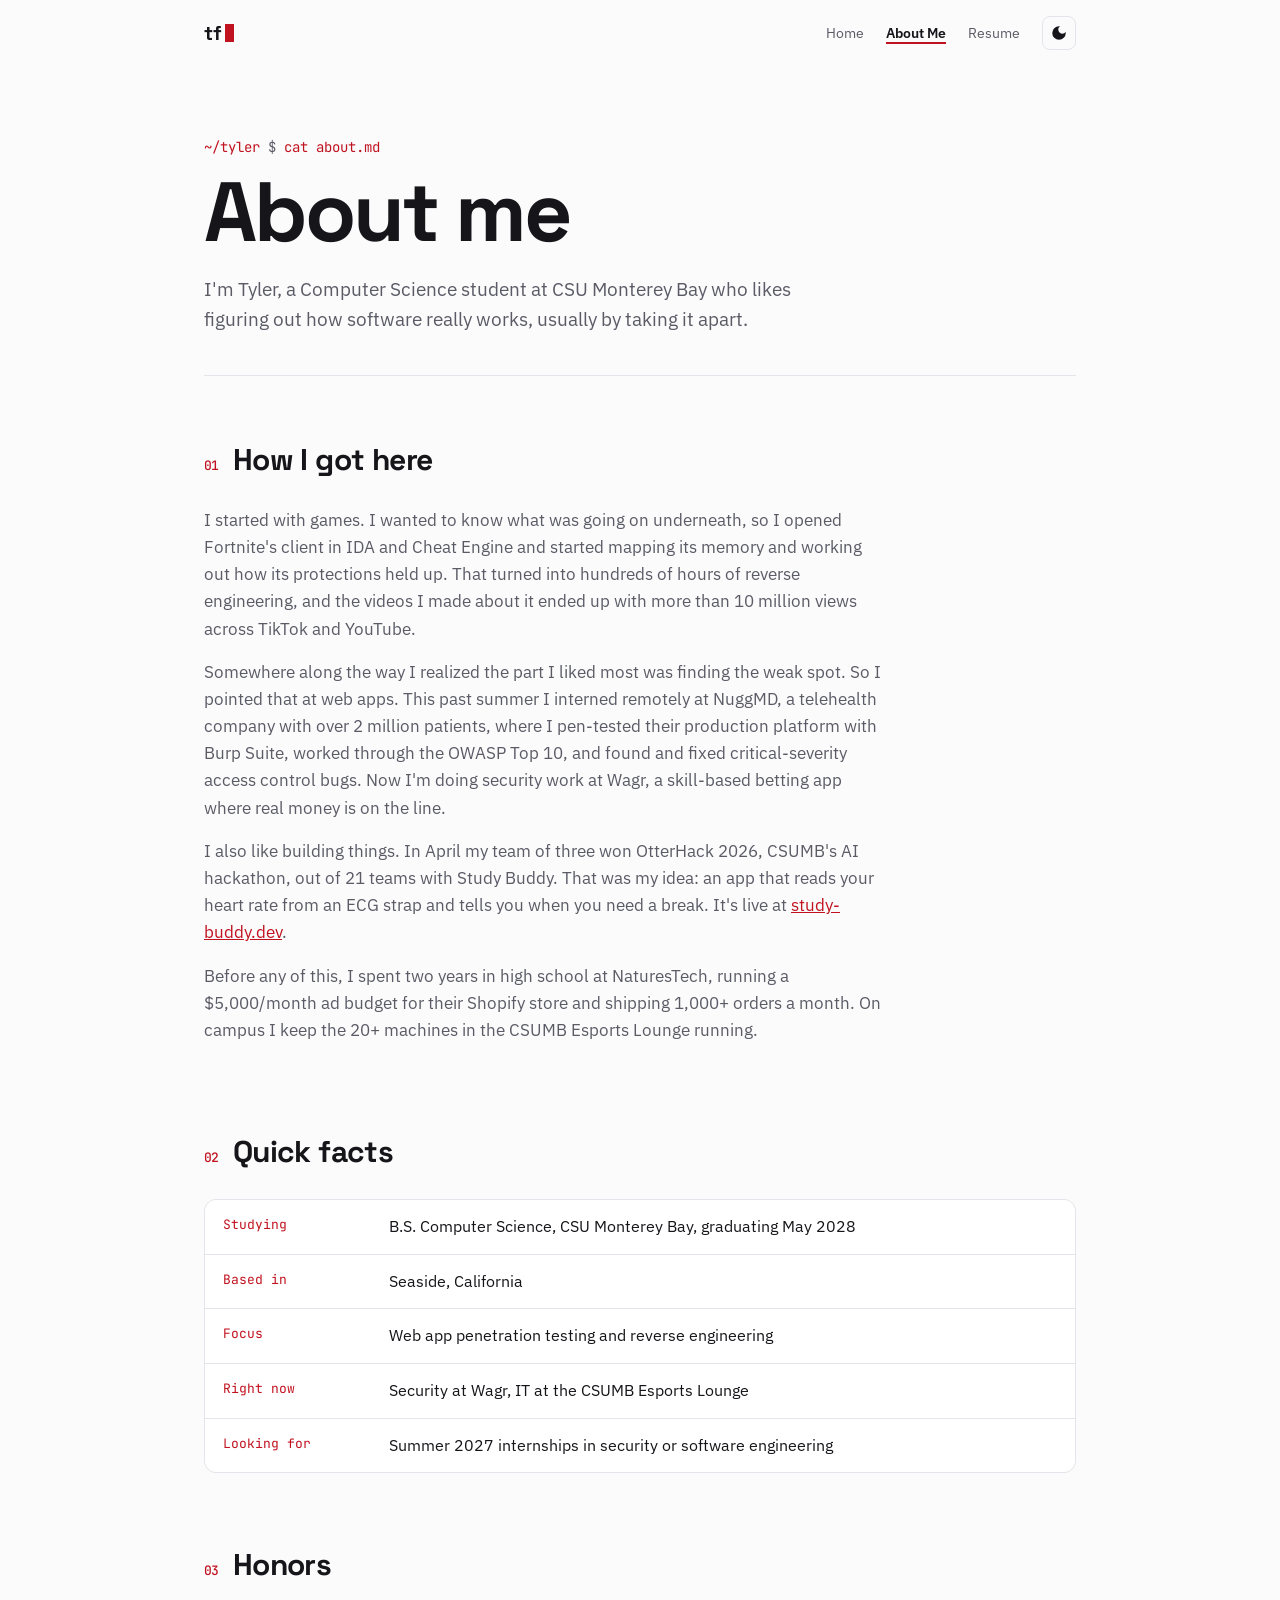
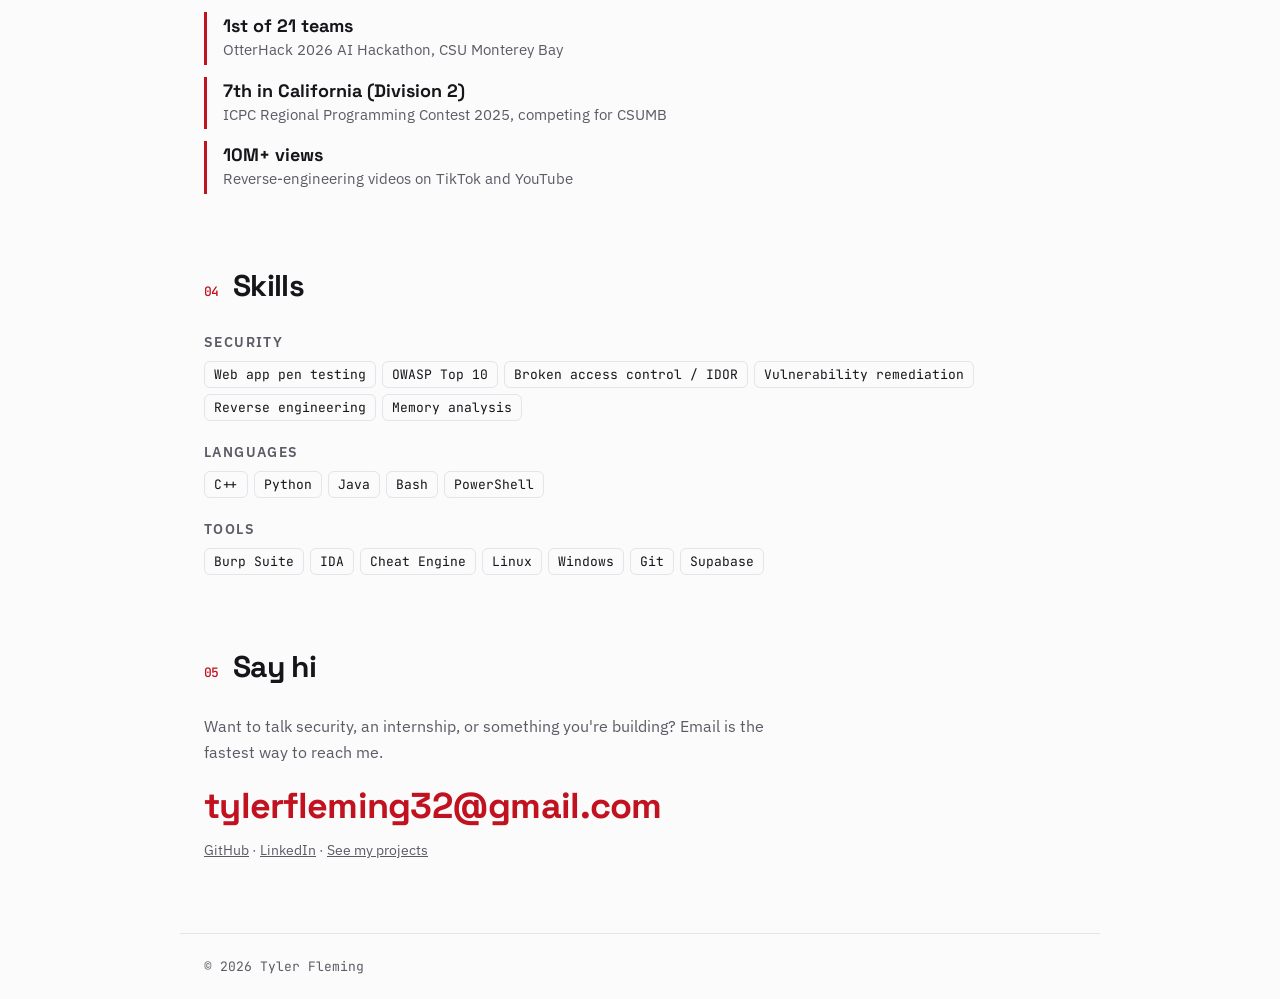
==== about.html @ 619b3384 "Add About Me page and Home/About navigation Split the portfolio into a Home page (intro, work, proje" ====
<!doctype html>
<html lang="en">
<head>
<meta charset="utf-8">
<meta name="viewport" content="width=device-width, initial-scale=1">
<title>About Me · Tyler Fleming</title>
<meta name="description" content="About Tyler Fleming: how I got into security, what I'm studying, and what I'm working toward.">
<meta property="og:title" content="About Me · Tyler Fleming">
<meta property="og:description" content="How I got into security, what I'm studying, and what I'm working toward.">
<meta property="og:url" content="https://1onmyraft.github.io/about.html">
<link rel="icon" href="favicon.svg" type="image/svg+xml">
<link rel="preconnect" href="https://fonts.googleapis.com">
<link rel="preconnect" href="https://fonts.gstatic.com" crossorigin>
<link href="https://fonts.googleapis.com/css2?family=IBM+Plex+Sans:wght@400;500;600&family=JetBrains+Mono:wght@400;500&family=Space+Grotesk:wght@500;700&display=swap" rel="stylesheet">
<link rel="stylesheet" href="style.css">
<script>
  try { var t = localStorage.getItem('theme'); if (t) document.documentElement.dataset.theme = t; } catch (e) {}
</script>
</head>
<body>

<a class="skip" href="#main">Skip to content</a>

<nav class="nav">
  <a class="brand" href="index.html" aria-label="Home">tf<span class="caret" aria-hidden="true"></span></a>
  <div class="nav-links">
    <a href="index.html">Home</a>
    <a href="about.html" aria-current="page">About Me</a>
    <a href="Tyler_Fleming_Resume.pdf">Resume</a>
    <button class="theme" id="theme" type="button" aria-label="Toggle light and dark mode">
      <svg viewBox="0 0 24 24" width="18" height="18" aria-hidden="true"><path fill="currentColor" d="M12 3a9 9 0 1 0 9 9c0-.46-.04-.92-.1-1.36a5.39 5.39 0 0 1-4.4 2.26 5.4 5.4 0 0 1-3.14-9.8c-.44-.06-.9-.1-1.36-.1z"/></svg>
    </button>
  </div>
</nav>

<main id="main">

<header class="hero page-hero">
  <p class="kicker">~/tyler <span class="dim">$</span> cat about.md</p>
  <h1>About me</h1>
  <p class="lede">
    I'm Tyler, a Computer Science student at CSU Monterey Bay who likes figuring out how
    software really works, usually by taking it apart.
  </p>
</header>

<section class="prose" aria-labelledby="story">
  <h2 id="story"><span class="num">01</span>How I got here</h2>
  <p>
    I started with games. I wanted to know what was going on underneath, so I opened Fortnite's client
    in IDA and Cheat Engine and started mapping its memory and working out how its protections held up.
    That turned into hundreds of hours of reverse engineering, and the videos I made about it ended up
    with more than 10 million views across TikTok and YouTube.
  </p>
  <p>
    Somewhere along the way I realized the part I liked most was finding the weak spot. So I pointed
    that at web apps. This past summer I interned remotely at NuggMD, a telehealth company with over
    2 million patients, where I pen-tested their production platform with Burp Suite, worked through
    the OWASP Top 10, and found and fixed critical-severity access control bugs. Now I'm doing security
    work at Wagr, a skill-based betting app where real money is on the line.
  </p>
  <p>
    I also like building things. In April my team of three won OtterHack 2026, CSUMB's AI hackathon,
    out of 21 teams with Study Buddy. That was my idea: an app that reads your heart rate from an ECG strap
    and tells you when you need a break. It's live at
    <a href="https://study-buddy.dev">study-buddy.dev</a>.
  </p>
  <p>
    Before any of this, I spent two years in high school at NaturesTech, running a $5,000/month ad budget
    for their Shopify store and shipping 1,000+ orders a month. On campus I keep the 20+ machines in the
    CSUMB Esports Lounge running.
  </p>
</section>

<section aria-labelledby="facts">
  <h2 id="facts"><span class="num">02</span>Quick facts</h2>
  <dl class="facts">
    <div><dt>Studying</dt><dd>B.S. Computer Science, CSU Monterey Bay, graduating May 2028</dd></div>
    <div><dt>Based in</dt><dd>Seaside, California</dd></div>
    <div><dt>Focus</dt><dd>Web app penetration testing and reverse engineering</dd></div>
    <div><dt>Right now</dt><dd>Security at Wagr, IT at the CSUMB Esports Lounge</dd></div>
    <div><dt>Looking for</dt><dd>Summer 2027 internships in security or software engineering</dd></div>
  </dl>
</section>

<section aria-labelledby="honors">
  <h2 id="honors"><span class="num">03</span>Honors</h2>
  <ul class="honors-list">
    <li><strong>1st of 21 teams</strong><span>OtterHack 2026 AI Hackathon, CSU Monterey Bay</span></li>
    <li><strong>7th in California (Division 2)</strong><span>ICPC Regional Programming Contest 2025, competing for CSUMB</span></li>
    <li><strong>10M+ views</strong><span>Reverse-engineering videos on TikTok and YouTube</span></li>
  </ul>
</section>

<section id="skills" aria-labelledby="skills-h">
  <h2 id="skills-h"><span class="num">04</span>Skills</h2>
  <div class="skills">
    <div>
      <h3>Security</h3>
      <ul class="tags"><li>Web app pen testing</li><li>OWASP Top 10</li><li>Broken access control / IDOR</li><li>Vulnerability remediation</li><li>Reverse engineering</li><li>Memory analysis</li></ul>
    </div>
    <div>
      <h3>Languages</h3>
      <ul class="tags"><li>C++</li><li>Python</li><li>Java</li><li>Bash</li><li>PowerShell</li></ul>
    </div>
    <div>
      <h3>Tools</h3>
      <ul class="tags"><li>Burp Suite</li><li>IDA</li><li>Cheat Engine</li><li>Linux</li><li>Windows</li><li>Git</li><li>Supabase</li></ul>
    </div>
  </div>
</section>

<section class="contact" aria-labelledby="contact-h">
  <h2 id="contact-h"><span class="num">05</span>Say hi</h2>
  <p>Want to talk security, an internship, or something you're building? Email is the fastest way to reach me.</p>
  <a class="email" href="mailto:tylerfleming32@gmail.com">tylerfleming32@gmail.com</a>
  <p class="dim small"><a href="https://github.com/1onmyraft">GitHub</a> · <a href="https://www.linkedin.com/in/tylerjamesfleming">LinkedIn</a> · <a href="index.html#projects">See my projects</a></p>
</section>

</main>

<footer>© 2026 Tyler Fleming</footer>

<script src="script.js"></script>
</body>
</html>
---- style.css ----
:root {
  --red: #C1121F;
  --red-soft: rgba(193, 18, 31, 0.08);
  --bg: #fbfbfc;
  --surface: #ffffff;
  --ink: #16161a;
  --muted: #5b5b66;
  --line: #e4e4ea;
  color-scheme: light;
}
@media (prefers-color-scheme: dark) {
  :root:not([data-theme="light"]) {
    --red: #ff4d5a;
    --red-soft: rgba(255, 77, 90, 0.1);
    --bg: #0e0e11;
    --surface: #16161b;
    --ink: #ececf1;
    --muted: #9a9aa6;
    --line: #26262e;
    color-scheme: dark;
  }
}
:root[data-theme="dark"] {
  --red: #ff4d5a;
  --red-soft: rgba(255, 77, 90, 0.1);
  --bg: #0e0e11;
  --surface: #16161b;
  --ink: #ececf1;
  --muted: #9a9aa6;
  --line: #26262e;
  color-scheme: dark;
}

* { box-sizing: border-box; margin: 0; padding: 0; }
html { scroll-behavior: smooth; scroll-padding-top: 72px; }
body {
  background: var(--bg); color: var(--ink);
  font: 16px/1.6 "IBM Plex Sans", system-ui, sans-serif;
  -webkit-font-smoothing: antialiased;
}
a { color: inherit; }
ul { list-style: none; }
.dim { color: var(--muted); }
.small { font-size: 14px; }

.skip { position: absolute; left: -999px; }
.skip:focus { left: 16px; top: 16px; background: var(--red); color: #fff; padding: 8px 12px; z-index: 10; }

.nav {
  position: sticky; top: 0; z-index: 5;
  display: flex; justify-content: space-between; align-items: center;
  max-width: 920px; margin: 0 auto; padding: 16px 24px;
  background: color-mix(in srgb, var(--bg) 85%, transparent);
  backdrop-filter: blur(8px);
}
.brand {
  font: 700 20px "Space Grotesk", sans-serif; text-decoration: none;
  display: inline-flex; align-items: center; gap: 3px;
}
.caret { width: 9px; height: 18px; background: var(--red); animation: blink 1.1s steps(1) infinite; }
@keyframes blink { 50% { opacity: 0; } }
@media (prefers-reduced-motion: reduce) { .caret { animation: none; } html { scroll-behavior: auto; } }
.nav-links { display: flex; align-items: center; gap: 22px; }
.nav-links a { text-decoration: none; font-size: 14px; color: var(--muted); }
.nav-links a:hover { color: var(--red); }
.nav-links a[aria-current="page"] { color: var(--ink); font-weight: 600; box-shadow: inset 0 -2px 0 var(--red); }
.theme {
  background: none; border: 1px solid var(--line); color: var(--ink);
  width: 34px; height: 34px; border-radius: 8px; cursor: pointer;
  display: grid; place-items: center;
}
.theme:hover { border-color: var(--red); color: var(--red); }

main { max-width: 920px; margin: 0 auto; padding: 0 24px; }

.hero { padding: 72px 0 56px; border-bottom: 1px solid var(--line); }
.kicker { font: 14px "JetBrains Mono", monospace; color: var(--red); }
h1 {
  font: 700 clamp(44px, 9vw, 84px)/1 "Space Grotesk", sans-serif;
  letter-spacing: -0.035em; margin: 14px 0 20px;
}
.lede { font-size: 19px; max-width: 640px; color: var(--muted); }
.cta { display: flex; flex-wrap: wrap; gap: 10px; margin-top: 28px; }
.btn {
  text-decoration: none; font: 500 14px "JetBrains Mono", monospace;
  padding: 10px 16px; border: 1px solid var(--line); border-radius: 8px;
  background: var(--surface); transition: border-color .15s, color .15s;
}
.btn:hover { border-color: var(--red); color: var(--red); }
.btn.primary { background: var(--red); border-color: var(--red); color: #fff; }
.btn.primary:hover { color: #fff; filter: brightness(1.1); }

.stats {
  display: grid; grid-template-columns: repeat(4, 1fr); gap: 1px;
  margin-top: 48px; background: var(--line); border: 1px solid var(--line); border-radius: 12px; overflow: hidden;
}
.stats li { background: var(--surface); padding: 18px 18px 16px; }
.stats strong { display: block; font: 700 28px "Space Grotesk", sans-serif; color: var(--red); }
.stats span { font-size: 13px; color: var(--muted); line-height: 1.4; display: block; }

section { padding: 64px 0 8px; }
h2 {
  font: 700 30px "Space Grotesk", sans-serif; letter-spacing: -0.02em;
  display: flex; align-items: baseline; gap: 14px; margin-bottom: 28px;
}
.num { font: 500 13px "JetBrains Mono", monospace; color: var(--red); }
h3 { font: 600 18px "IBM Plex Sans", sans-serif; }
.at { font-weight: 400; color: var(--muted); }

.job {
  display: grid; grid-template-columns: 150px 1fr; gap: 24px;
  padding: 20px 0; border-top: 1px solid var(--line);
}
.job:first-of-type { border-top: 0; padding-top: 0; }
.when { font: 13px/1.6 "JetBrains Mono", monospace; color: var(--muted); padding-top: 3px; }
.job p, .job ul { margin-top: 6px; color: var(--muted); }
.job li { padding-left: 18px; position: relative; margin-top: 4px; }
.job li::before { content: "›"; position: absolute; left: 2px; color: var(--red); font-weight: 600; }

.cards { display: grid; grid-template-columns: 1fr 1fr; gap: 16px; }
.card {
  background: var(--surface); border: 1px solid var(--line); border-radius: 14px;
  padding: 24px; display: flex; flex-direction: column; gap: 12px;
}
.card.feature { grid-column: 1 / -1; border-color: color-mix(in srgb, var(--red) 45%, var(--line)); }
.card h3 { font: 700 22px "Space Grotesk", sans-serif; }
.card p { color: var(--muted); }
.badge {
  display: inline-block; font: 500 12px "JetBrains Mono", monospace; color: var(--red);
  background: var(--red-soft); padding: 4px 9px; border-radius: 6px;
}
.link { margin-top: auto; font: 500 14px "JetBrains Mono", monospace; color: var(--red); text-decoration: none; }
.link:hover { text-decoration: underline; }

.tags { display: flex; flex-wrap: wrap; gap: 6px; }
.tags li {
  font: 13px "JetBrains Mono", monospace; padding: 4px 9px;
  border: 1px solid var(--line); border-radius: 6px; color: var(--ink);
}

.skills { display: grid; gap: 22px; }
.skills h3 { font-size: 14px; text-transform: uppercase; letter-spacing: .1em; color: var(--muted); margin-bottom: 10px; }
.edu { margin-top: 32px; color: var(--muted); }
.edu strong { color: var(--ink); }

.contact p { color: var(--muted); max-width: 560px; }
.email {
  display: inline-block; margin: 18px 0 10px;
  font: 700 clamp(22px, 4.5vw, 36px) "Space Grotesk", sans-serif; letter-spacing: -0.02em;
  color: var(--red); text-decoration: none; word-break: break-all;
}
.email:hover { text-decoration: underline; }

footer {
  max-width: 920px; margin: 64px auto 0; padding: 24px; border-top: 1px solid var(--line);
  font: 13px "JetBrains Mono", monospace; color: var(--muted);
}

/* About page */
.page-hero { padding-bottom: 40px; }
.prose p { color: var(--muted); max-width: 680px; margin-bottom: 16px; font-size: 17px; }
.prose a { color: var(--red); }
.facts { display: grid; gap: 1px; background: var(--line); border: 1px solid var(--line); border-radius: 12px; overflow: hidden; }
.facts div { display: grid; grid-template-columns: 150px 1fr; gap: 16px; background: var(--surface); padding: 14px 18px; }
.facts dt { font: 13px/1.7 "JetBrains Mono", monospace; color: var(--red); }
.facts dd { color: var(--ink); }
.honors-list { display: grid; gap: 12px; }
.honors-list li { border-left: 3px solid var(--red); padding: 2px 0 2px 16px; }
.honors-list strong { display: block; font: 700 18px "Space Grotesk", sans-serif; }
.honors-list span { color: var(--muted); font-size: 15px; }

@media (max-width: 720px) {
  .facts div { grid-template-columns: 1fr; gap: 2px; }
  .nav { padding: 14px 16px; }
  .nav-links { gap: 14px; }
  main { padding: 0 16px; }
  .hero { padding: 40px 0 40px; }
  .lede { font-size: 17px; }
  .stats { grid-template-columns: 1fr 1fr; }
  .job { grid-template-columns: 1fr; gap: 4px; }
  .cards { grid-template-columns: 1fr; }
  footer { padding: 24px 16px; }
}
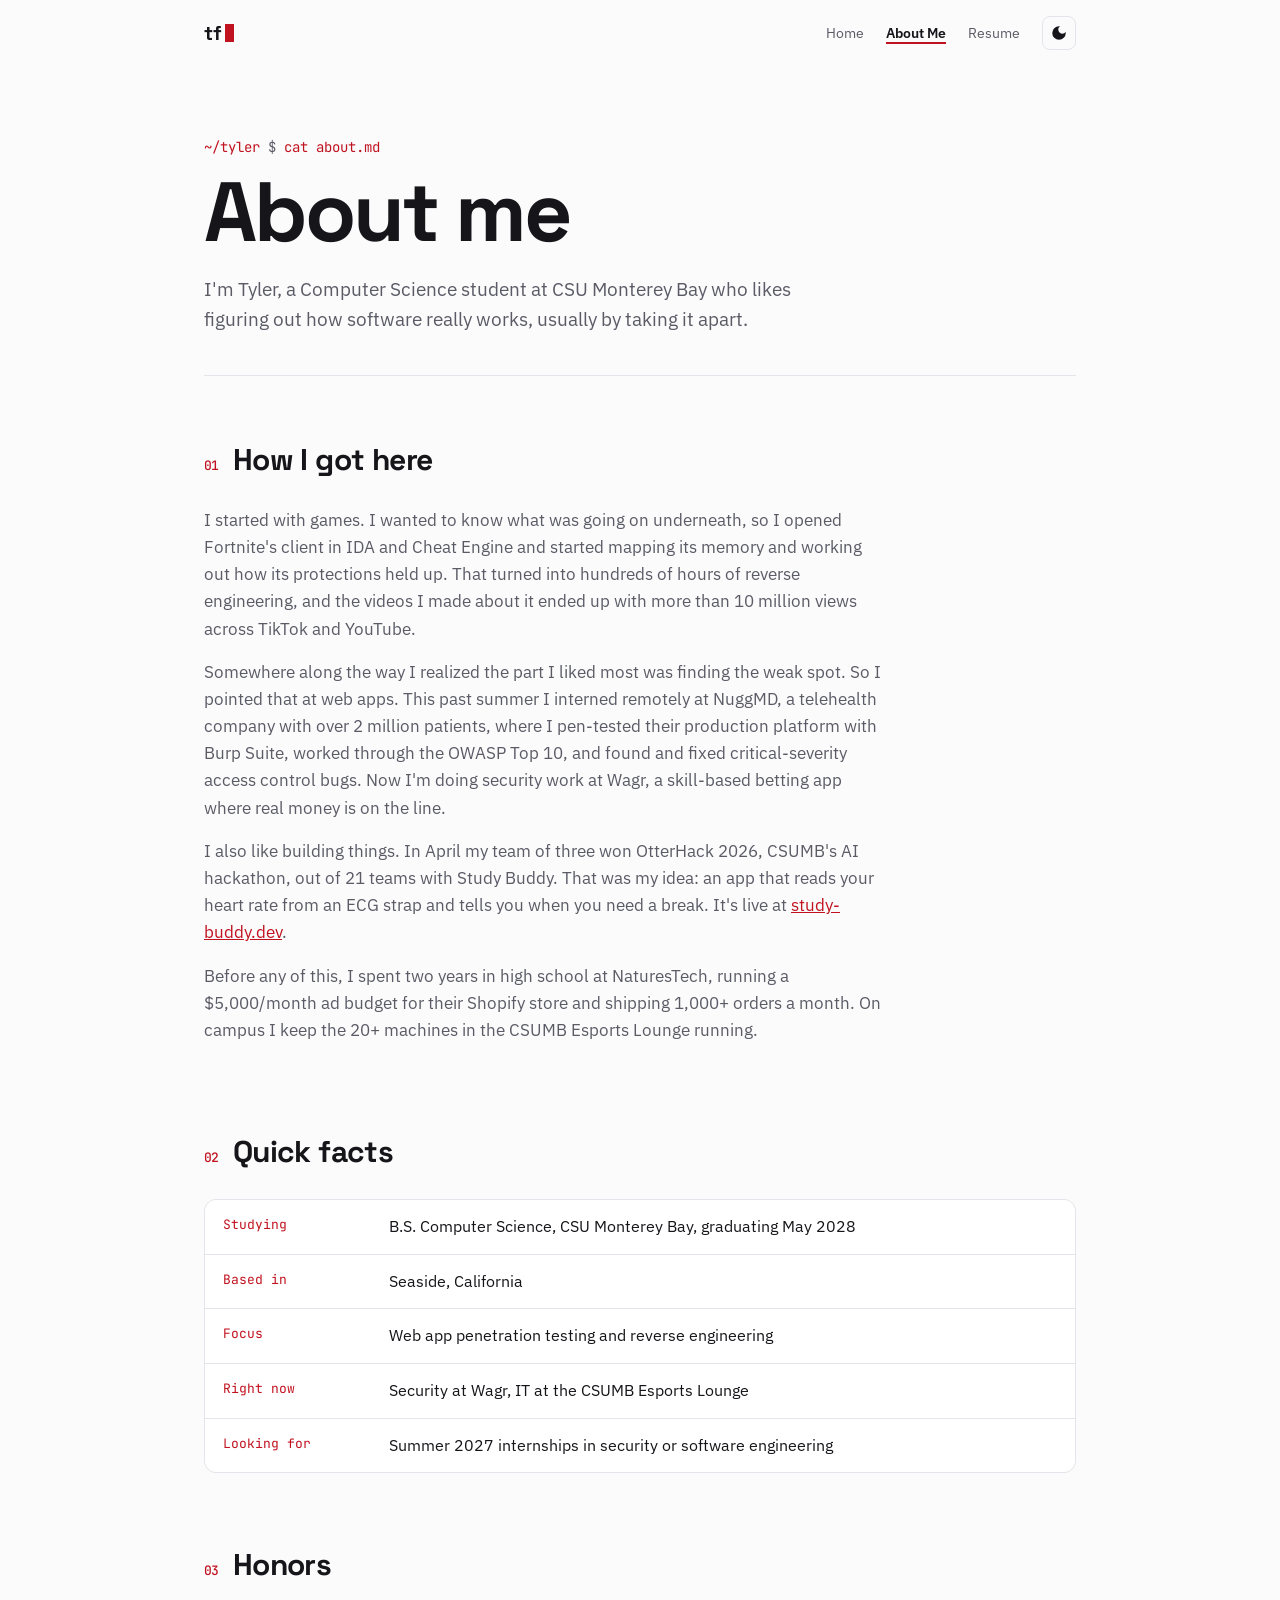
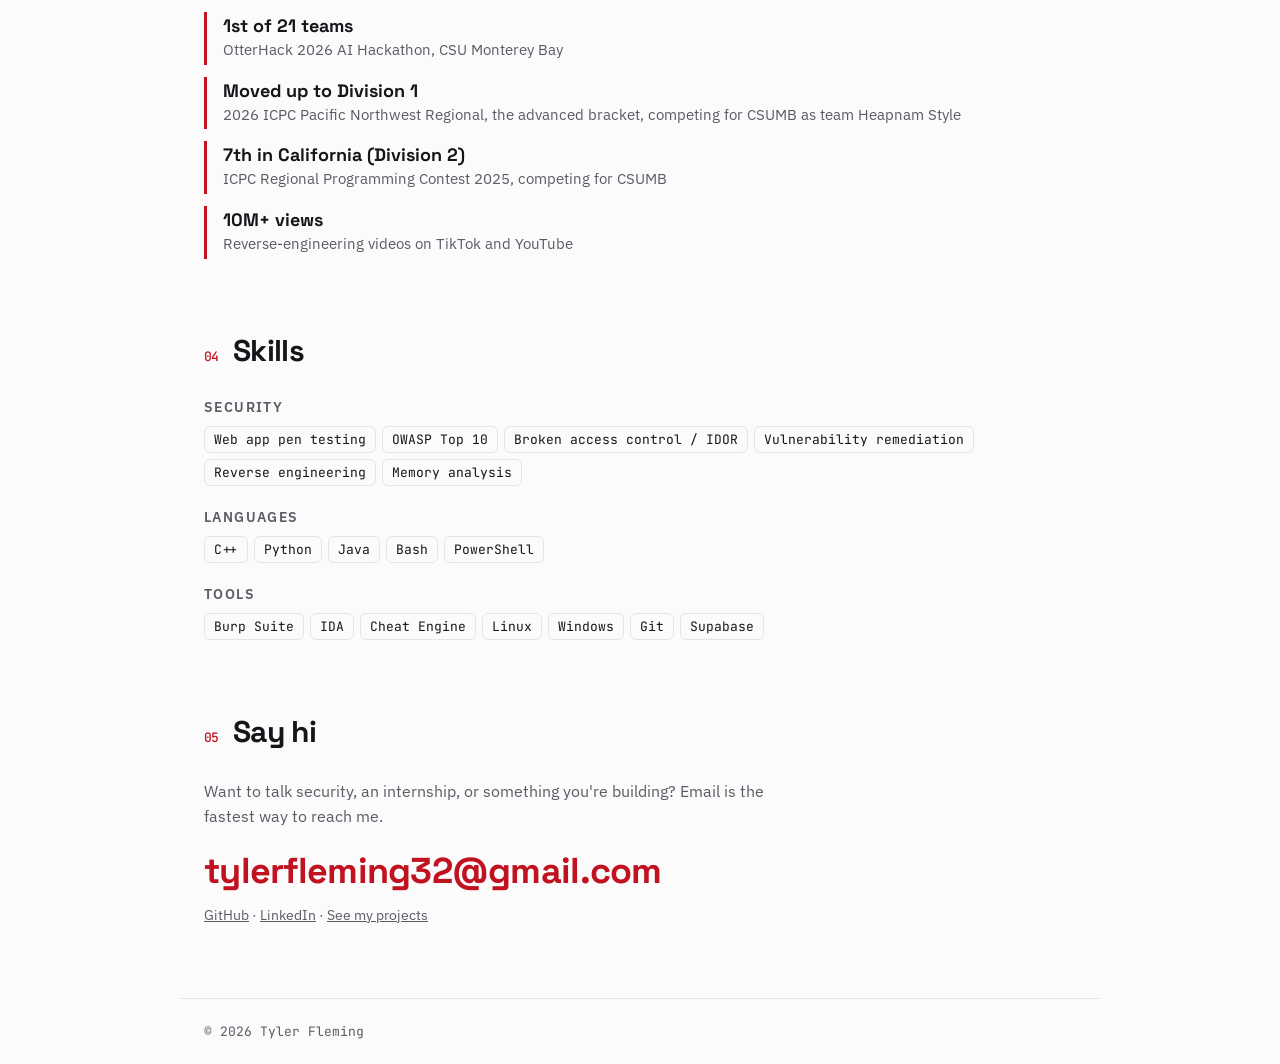
==== commit 8458a9a3: "Add ICPC 2026 Division 1 result Note the move up to Division 1 at the 2026 ICPC Pacific Northwest Re" ====
--- a/about.html
+++ b/about.html
@@ -87,6 +87,7 @@
   <h2 id="honors"><span class="num">03</span>Honors</h2>
   <ul class="honors-list">
     <li><strong>1st of 21 teams</strong><span>OtterHack 2026 AI Hackathon, CSU Monterey Bay</span></li>
+    <li><strong>Moved up to Division 1</strong><span>2026 ICPC Pacific Northwest Regional, the advanced bracket, competing for CSUMB as team Heapnam Style</span></li>
     <li><strong>7th in California (Division 2)</strong><span>ICPC Regional Programming Contest 2025, competing for CSUMB</span></li>
     <li><strong>10M+ views</strong><span>Reverse-engineering videos on TikTok and YouTube</span></li>
   </ul>
